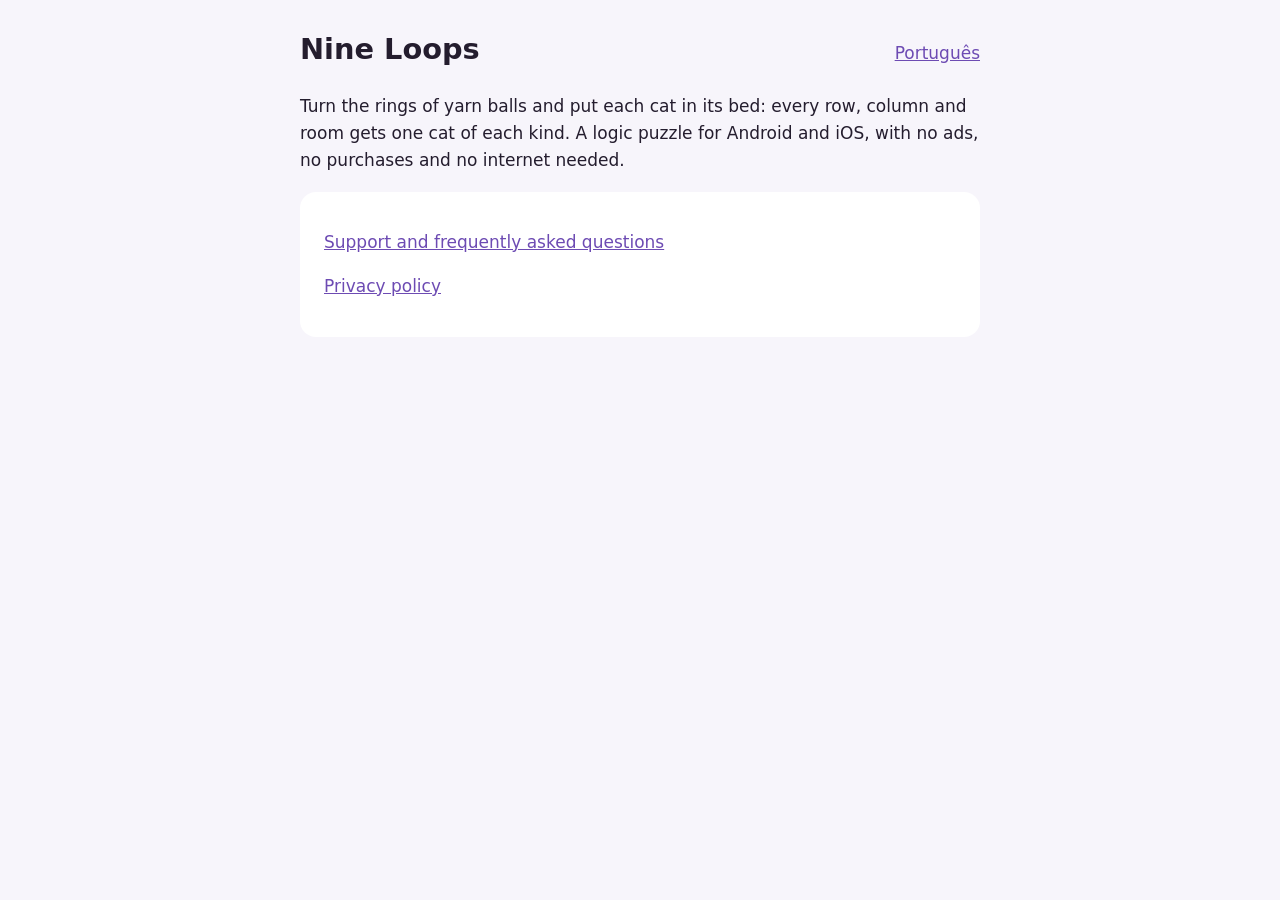
==== index-en.html @ 545e9c2b "Add the home, privacy policy and support pages in Portuguese and English Co-Authored-By: Claude Opus" ====
<!doctype html>
<html lang="en">
<head>
  <meta charset="utf-8">
  <meta name="viewport" content="width=device-width, initial-scale=1">
  <title>Nine Loops</title>
  <meta name="description" content="Nine Loops: a puzzle of cats, yarn balls and rings for Android and iOS.">
  <link rel="stylesheet" href="style.css">
</head>
<body>
<main>
  <header>
    <h1>Nine Loops</h1>
    <nav><a href="index.html" hreflang="pt-BR">Português</a></nav>
  </header>
  <p>Turn the rings of yarn balls and put each cat in its bed: every row, column and room gets one cat of each kind. A logic puzzle for Android and iOS, with no ads, no purchases and no internet needed.</p>
  <div class="card">
    <p><a href="support.html">Support and frequently asked questions</a></p>
    <p><a href="privacy.html">Privacy policy</a></p>
  </div>
</main>
</body>
</html>
---- style.css ----
:root { --bg: #f7f5fb; --text: #241d2e; --muted: #5d536b; --accent: #6d4bb3; --card: #ffffff; }
@media (prefers-color-scheme: dark) { :root { --bg: #1f1928; --text: #f1edf7; --muted: #b9afc7; --accent: #b79cf2; --card: #2b2337; } }
* { box-sizing: border-box; }
body { margin: 0; background: var(--bg); color: var(--text); font: 17px/1.6 system-ui, -apple-system, "Segoe UI", Roboto, sans-serif; }
main { max-width: 720px; margin: 0 auto; padding: 32px 20px 64px; }
header { display: flex; justify-content: space-between; align-items: baseline; gap: 16px; flex-wrap: wrap; }
h1 { font-size: 1.8rem; line-height: 1.25; margin: 0 0 8px; }
h2 { font-size: 1.2rem; margin: 32px 0 8px; }
p, li { color: var(--text); }
.muted { color: var(--muted); font-size: 0.95rem; }
a { color: var(--accent); }
nav a { margin-left: 12px; }
.card { background: var(--card); border-radius: 16px; padding: 20px 24px; margin: 16px 0; }
ul { padding-left: 1.2em; }
.card h2 { margin-top: 0; }
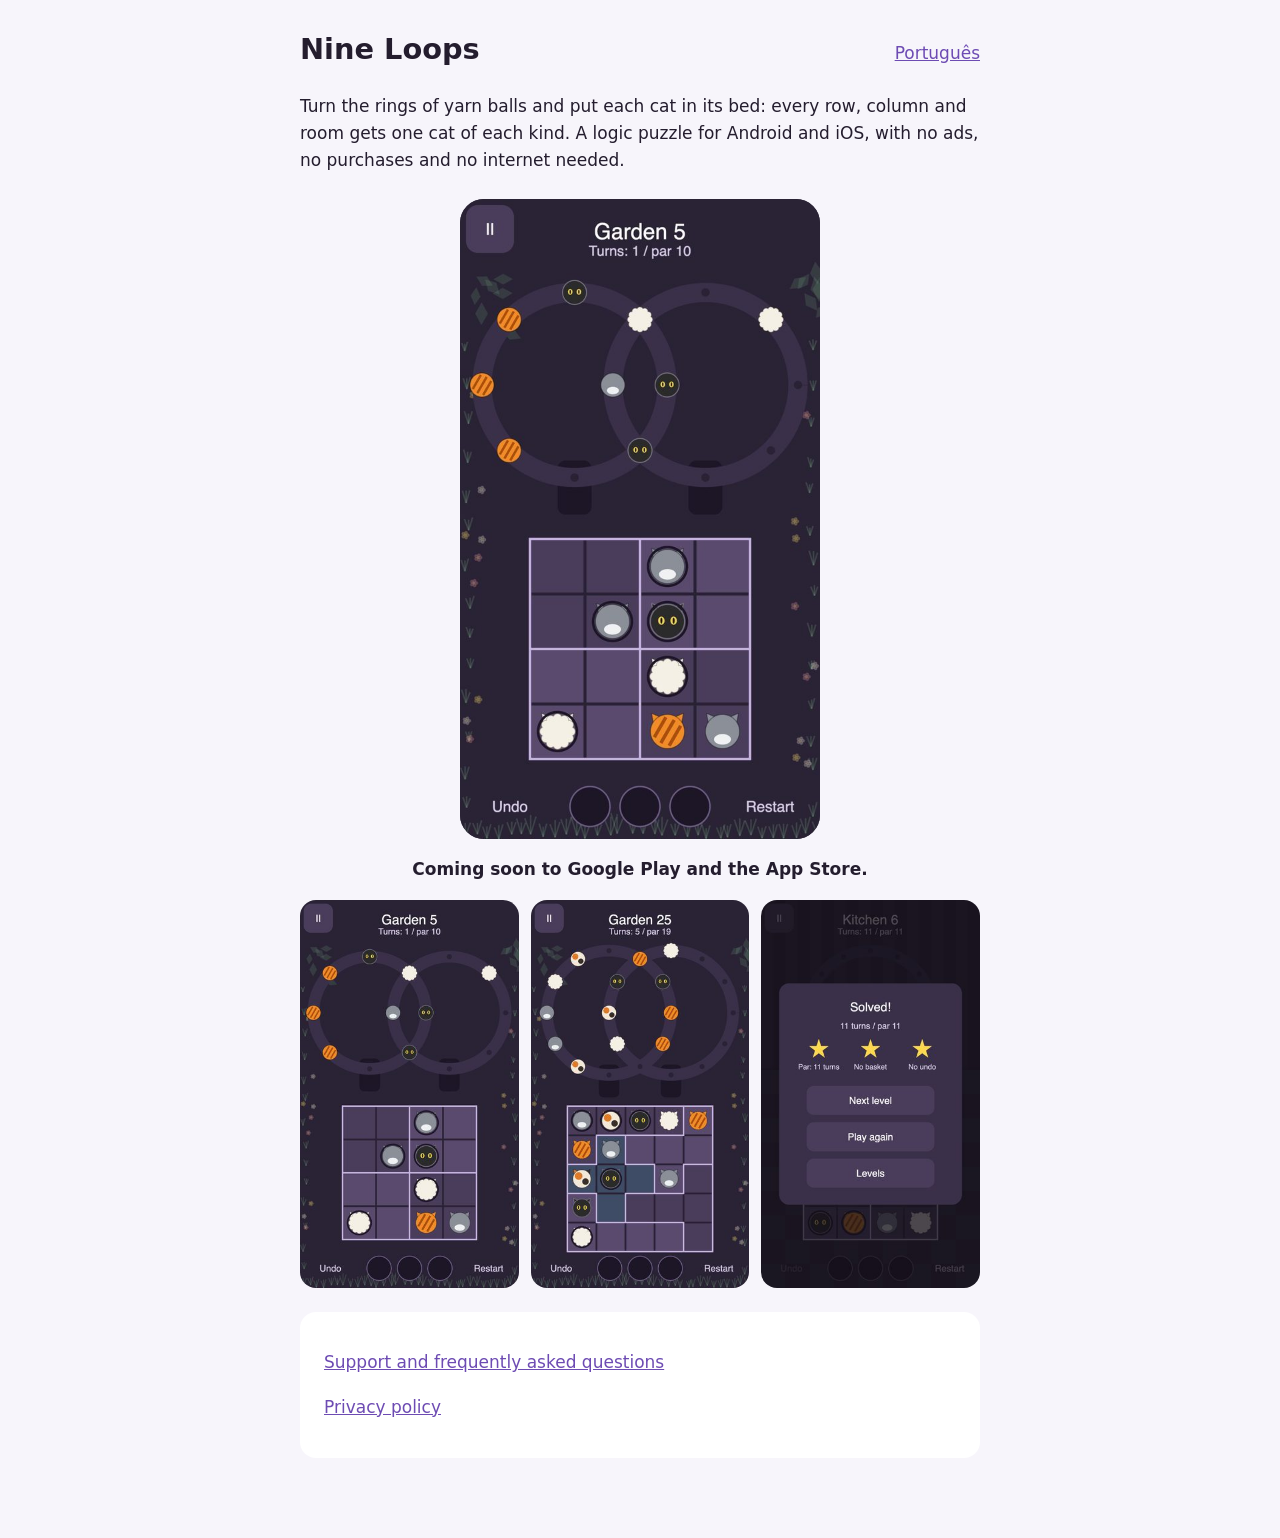
==== commit 288e96ff: "Show the gameplay video and three screenshots on the home pages The Portuguese and English home page" ====
--- a/index-en.html
+++ b/index-en.html
@@ -14,6 +14,13 @@
     <nav><a href="index.html" hreflang="pt-BR">Português</a></nav>
   </header>
   <p>Turn the rings of yarn balls and put each cat in its bed: every row, column and room gets one cat of each kind. A logic puzzle for Android and iOS, with no ads, no purchases and no internet needed.</p>
+  <video class="gameplay" src="media/gameplay-en.mp4" poster="media/poster-en.jpg" autoplay muted loop playsinline aria-label="Video: a Garden level, from the start to three stars"></video>
+  <p class="soon">Coming soon to Google Play and the App Store.</p>
+  <div class="shots">
+    <img src="media/02-two-rings-en.jpg" width="360" height="640" alt="Two rings of yarn balls over a grid of cat beds, in the Garden">
+    <img src="media/03-five-by-five-en.jpg" width="360" height="640" alt="A 5×5 grid with cats in their beds">
+    <img src="media/04-results-en.jpg" width="360" height="640" alt="A solved level with three stars">
+  </div>
   <div class="card">
     <p><a href="support.html">Support and frequently asked questions</a></p>
     <p><a href="privacy.html">Privacy policy</a></p>
--- a/style.css
+++ b/style.css
@@ -13,3 +13,7 @@
 .card { background: var(--card); border-radius: 16px; padding: 20px 24px; margin: 16px 0; }
 ul { padding-left: 1.2em; }
 .card h2 { margin-top: 0; }
+.gameplay { display: block; width: 100%; max-width: 360px; aspect-ratio: 9 / 16; margin: 24px auto 8px; border-radius: 24px; background: #2a2235; }
+.soon { text-align: center; font-weight: 600; }
+.shots { display: grid; grid-template-columns: repeat(3, 1fr); gap: 12px; margin: 16px 0 24px; }
+.shots img { width: 100%; height: auto; border-radius: 16px; background: #2a2235; }
